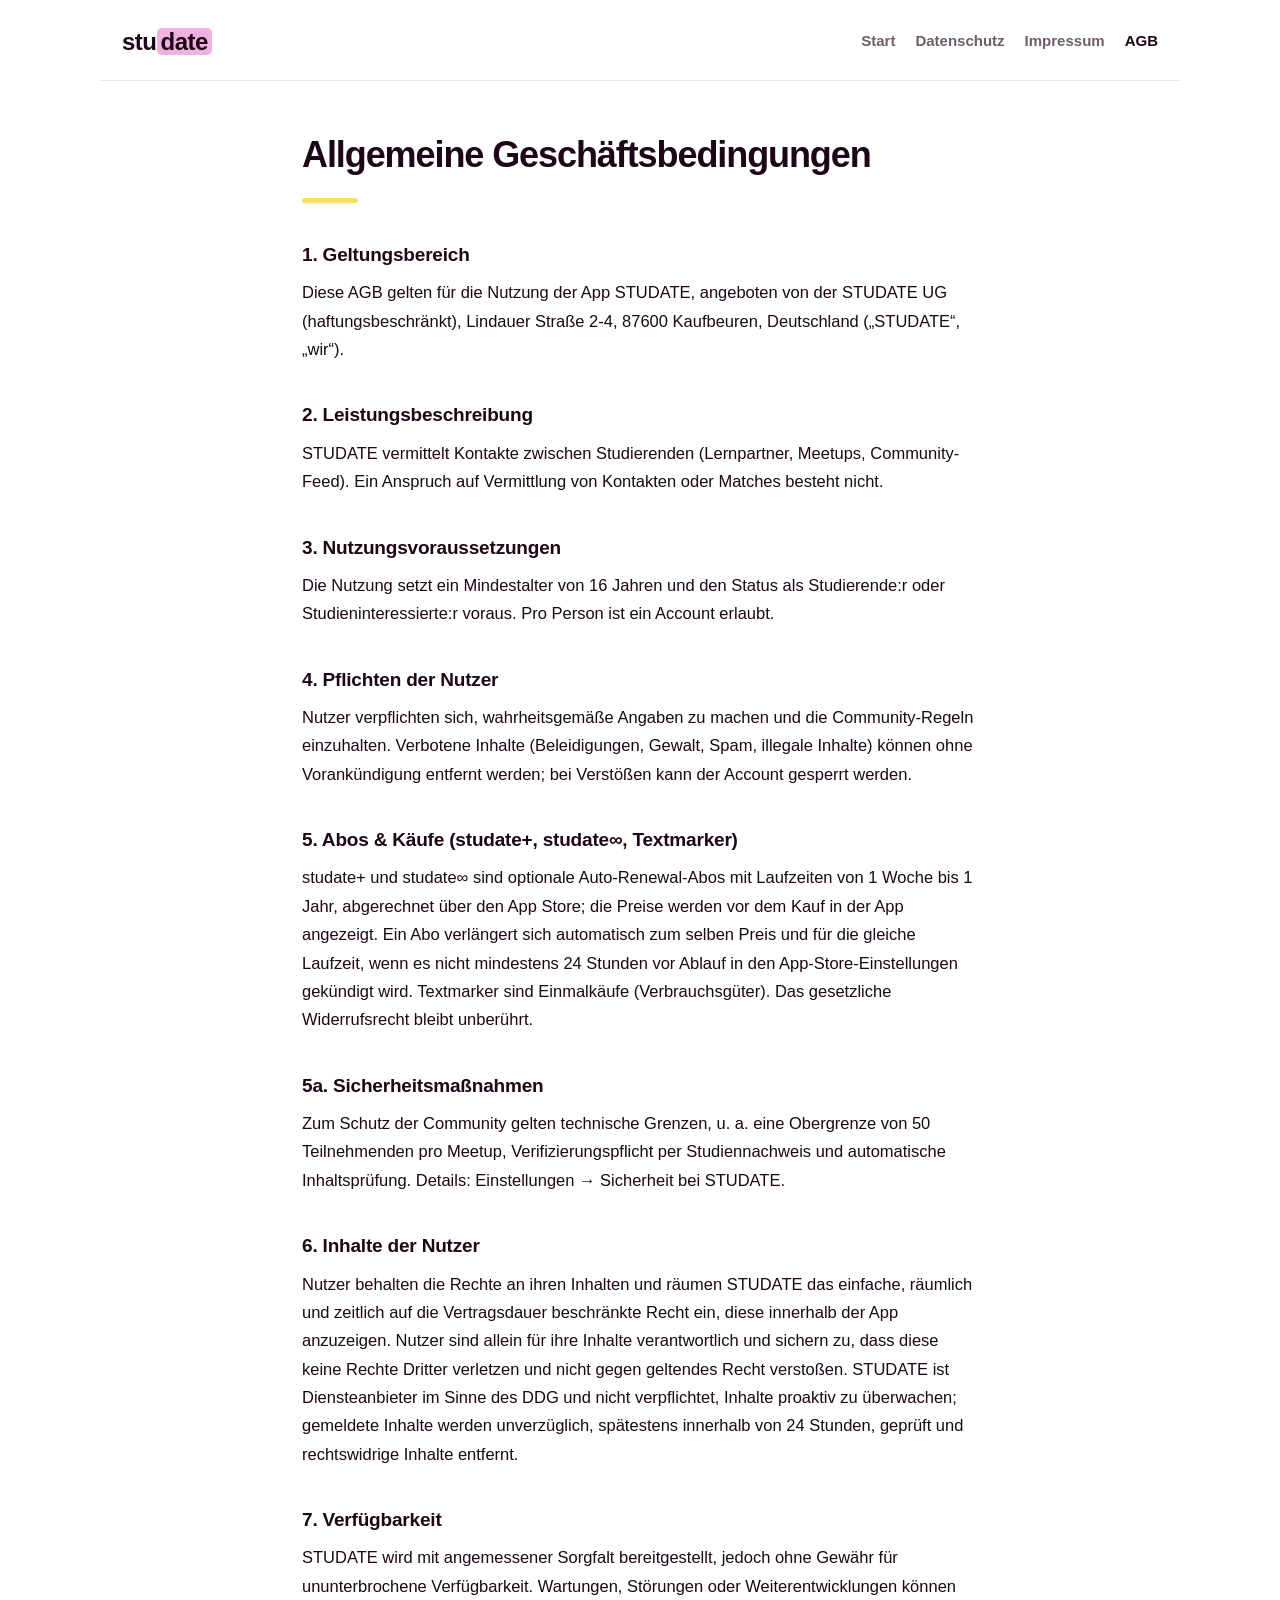
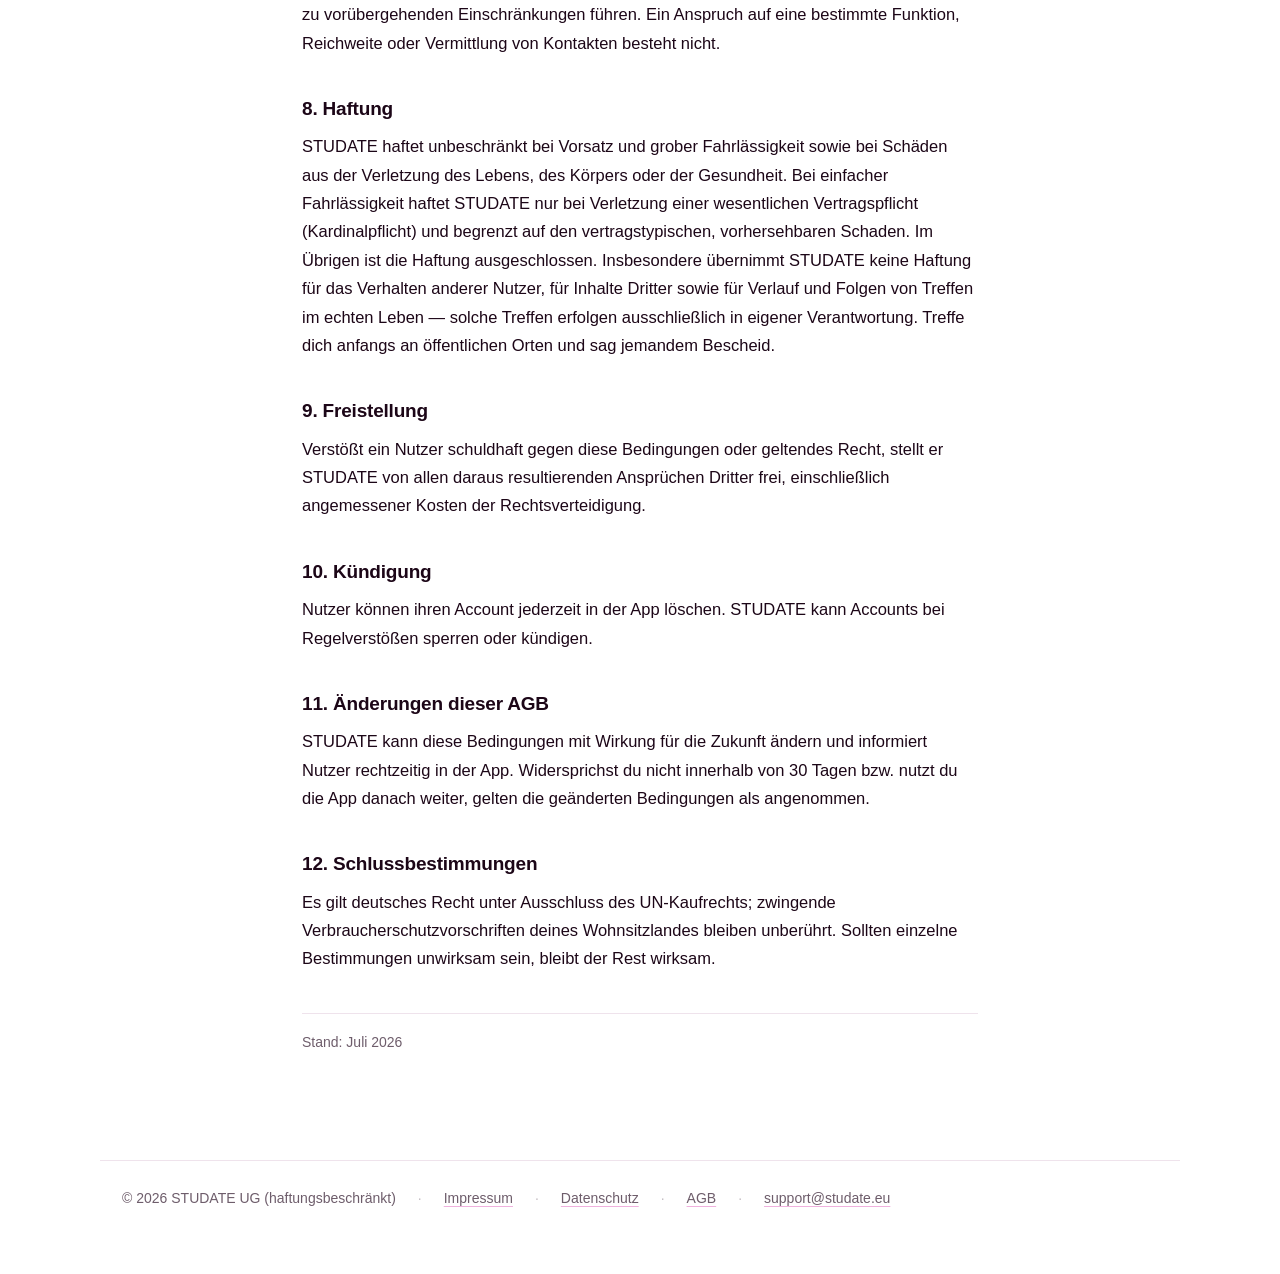
==== agb.html @ 57669e3b "Handy-Optimierung: Rand-Bug in Kopf-/Fusszeile behoben, mobile Typografie" ====
<!DOCTYPE html>
<html lang="de">
<head>
<meta charset="utf-8">
<meta name="viewport" content="width=device-width, initial-scale=1">
<title>AGB — STUDATE</title>
<meta name="description" content="STUDATE — die Connect- und Meet-App für Studierende. Nur echte Studis, geprüft per Studiennachweis.">
<style>
  :root{
    --paper:#FFFFFF; --ink:#1C0617; --ink-soft:#6E5D6B; --line:#EFE3EC;
    --pink:#F0B1DE; --pink-soft:#F9E3F1; --marker:#FFDE59;
    --lime-soft:#EFFBD2; --butter-soft:#FAEFCE; --sage-soft:#E8EEE4;
    --band:#1C0617; --band-text:#F7ECF4;
    color-scheme:light dark;
  }
  @media (prefers-color-scheme:dark){:root{
    --paper:#140410; --ink:#F7ECF4; --ink-soft:#BFA9B9; --line:#2C1524;
    --pink-soft:#301226; --lime-soft:#222B14; --butter-soft:#2E2712; --sage-soft:#1F2A1F;
    --band:#0D020A; --band-text:#F7ECF4;
  }}
  :root[data-theme=light]{
    --paper:#FFFFFF; --ink:#1C0617; --ink-soft:#6E5D6B; --line:#EFE3EC;
    --pink-soft:#F9E3F1; --lime-soft:#EFFBD2; --butter-soft:#FAEFCE; --sage-soft:#E8EEE4;
    --band:#1C0617; --band-text:#F7ECF4;
  }
  :root[data-theme=dark]{
    --paper:#140410; --ink:#F7ECF4; --ink-soft:#BFA9B9; --line:#2C1524;
    --pink-soft:#301226; --lime-soft:#222B14; --butter-soft:#2E2712; --sage-soft:#1F2A1F;
    --band:#0D020A; --band-text:#F7ECF4;
  }
  *{box-sizing:border-box}
  html{-webkit-text-size-adjust:100%}
  body{margin:0;background:var(--paper);color:var(--ink);
    font-family:-apple-system,BlinkMacSystemFont,'Segoe UI',Roboto,Helvetica,Arial,sans-serif;
    line-height:1.65;-webkit-font-smoothing:antialiased}
  .wrap{max-width:1080px;margin:0 auto;padding:0 22px}
  a{color:inherit}
  a:focus-visible,button:focus-visible{outline:3px solid var(--pink);outline-offset:2px;border-radius:4px}
  header.nav{display:flex;align-items:center;justify-content:space-between;gap:16px 24px;
    flex-wrap:wrap;padding:22px 22px 18px;border-bottom:1px solid var(--line)}
  .wordmark{font-size:24px;font-weight:800;letter-spacing:-.5px;text-decoration:none;color:var(--ink)}
  .wordmark em{font-style:normal;background:var(--pink);color:#1C0617;padding:0 4px;border-radius:5px}
  header.nav .links{display:flex;gap:20px;flex-wrap:wrap;font-size:15px;font-weight:600}
  header.nav .links a{color:var(--ink-soft);text-decoration:none}
  header.nav .links a:hover,header.nav .links a[aria-current=page]{color:var(--ink)}
  footer.site{margin-top:8px;border-top:1px solid var(--line);
    padding:26px 22px 64px;color:var(--ink-soft);font-size:14px;
    display:flex;flex-wrap:wrap;gap:8px 22px;align-items:center}
  footer.site a{text-decoration-color:var(--pink);text-underline-offset:3px}
  footer.site .sep{opacity:.4}
  main.doc{max-width:720px;margin:0 auto;padding:44px 22px 84px}
  .doc h1{font-size:clamp(28px,4vw,36px);font-weight:800;letter-spacing:-.03em;margin:0 0 6px;text-wrap:balance}
  .doc .rule{width:56px;height:5px;background:var(--marker);border-radius:3px;margin:14px 0 30px}
  .doc h2{font-size:19px;font-weight:800;letter-spacing:-.01em;margin:36px 0 8px}
  .doc p,.doc li{font-size:16.5px;line-height:1.72}
  .doc p{margin:0 0 14px}
  .doc .addr{background:var(--pink-soft);border-radius:16px;padding:18px 20px;margin:0 0 8px;line-height:1.7}
  .doc ul{margin:0 0 14px;padding-left:22px}
  .doc li{margin:0 0 7px}
  .doc a{color:var(--ink);text-decoration-color:var(--pink);text-underline-offset:3px}
  .doc .updated{margin-top:40px;padding-top:16px;border-top:1px solid var(--line);
    color:var(--ink-soft);font-size:14px}
  .doc .note{color:var(--ink-soft);font-size:14.5px}

  /* ---- Handy-Feinschliff (<=560px) ----
     Getestet auf 375x812 (iPhone). Ziel: nichts klebt am Rand, Schrift
     bleibt lesbar statt riesig, Tap-Flaechen gross genug (>=44px). */
  @media (max-width:560px){
    .wrap{padding:0 18px}
    header.nav{padding:16px 18px 14px;gap:10px 16px}
    .wordmark{font-size:21px}
    header.nav .links{gap:14px;font-size:14.5px;width:100%}
    header.nav .links a{padding:6px 0;display:inline-block}
    footer.site{padding:22px 18px 44px;font-size:13.5px;gap:6px 14px}
  }

  @media (max-width:560px){
    main.doc{padding:28px 18px 60px}
    .doc h1{font-size:clamp(25px,7.4vw,32px)}
    .doc .rule{margin:12px 0 24px}
    .doc h2{font-size:17.5px;margin:28px 0 7px}
    .doc p,.doc li{font-size:16px;line-height:1.68}
    .doc .addr{padding:15px 16px;border-radius:13px}
    .doc ul{padding-left:19px}
  }
</style>
</head>
<body>
  <header class="nav wrap">
    <a class="wordmark" href="index.html">stu<em>date</em></a>
    <nav class="links">
      <a href="index.html">Start</a>
      <a href="datenschutz.html">Datenschutz</a>
      <a href="impressum.html">Impressum</a>
      <a href="agb.html" aria-current="page">AGB</a>
    </nav>
  </header>

  <main class="doc">
    <h1>Allgemeine Geschäftsbedingungen</h1><div class="rule"></div>
    <h2>1. Geltungsbereich</h2>
    <p>Diese AGB gelten für die Nutzung der App STUDATE, angeboten von der STUDATE UG (haftungsbeschränkt), Lindauer Straße 2-4, 87600 Kaufbeuren, Deutschland („STUDATE“, „wir“).</p>
    <h2>2. Leistungsbeschreibung</h2>
    <p>STUDATE vermittelt Kontakte zwischen Studierenden (Lernpartner, Meetups, Community-Feed). Ein Anspruch auf Vermittlung von Kontakten oder Matches besteht nicht.</p>
    <h2>3. Nutzungsvoraussetzungen</h2>
    <p>Die Nutzung setzt ein Mindestalter von 16 Jahren und den Status als Studierende:r oder Studieninteressierte:r voraus. Pro Person ist ein Account erlaubt.</p>
    <h2>4. Pflichten der Nutzer</h2>
    <p>Nutzer verpflichten sich, wahrheitsgemäße Angaben zu machen und die Community-Regeln einzuhalten. Verbotene Inhalte (Beleidigungen, Gewalt, Spam, illegale Inhalte) können ohne Vorankündigung entfernt werden; bei Verstößen kann der Account gesperrt werden.</p>
    <h2>5. Abos &amp; Käufe (studate+, studate∞, Textmarker)</h2>
    <p>studate+ und studate∞ sind optionale Auto-Renewal-Abos mit Laufzeiten von 1 Woche bis 1 Jahr, abgerechnet über den App Store; die Preise werden vor dem Kauf in der App angezeigt. Ein Abo verlängert sich automatisch zum selben Preis und für die gleiche Laufzeit, wenn es nicht mindestens 24 Stunden vor Ablauf in den App-Store-Einstellungen gekündigt wird. Textmarker sind Einmalkäufe (Verbrauchsgüter). Das gesetzliche Widerrufsrecht bleibt unberührt.</p>
    <h2>5a. Sicherheitsmaßnahmen</h2>
    <p>Zum Schutz der Community gelten technische Grenzen, u. a. eine Obergrenze von 50 Teilnehmenden pro Meetup, Verifizierungspflicht per Studiennachweis und automatische Inhaltsprüfung. Details: Einstellungen → Sicherheit bei STUDATE.</p>
    <h2>6. Inhalte der Nutzer</h2>
    <p>Nutzer behalten die Rechte an ihren Inhalten und räumen STUDATE das einfache, räumlich und zeitlich auf die Vertragsdauer beschränkte Recht ein, diese innerhalb der App anzuzeigen. Nutzer sind allein für ihre Inhalte verantwortlich und sichern zu, dass diese keine Rechte Dritter verletzen und nicht gegen geltendes Recht verstoßen. STUDATE ist Diensteanbieter im Sinne des DDG und nicht verpflichtet, Inhalte proaktiv zu überwachen; gemeldete Inhalte werden unverzüglich, spätestens innerhalb von 24 Stunden, geprüft und rechtswidrige Inhalte entfernt.</p>
    <h2>7. Verfügbarkeit</h2>
    <p>STUDATE wird mit angemessener Sorgfalt bereitgestellt, jedoch ohne Gewähr für ununterbrochene Verfügbarkeit. Wartungen, Störungen oder Weiterentwicklungen können zu vorübergehenden Einschränkungen führen. Ein Anspruch auf eine bestimmte Funktion, Reichweite oder Vermittlung von Kontakten besteht nicht.</p>
    <h2>8. Haftung</h2>
    <p>STUDATE haftet unbeschränkt bei Vorsatz und grober Fahrlässigkeit sowie bei Schäden aus der Verletzung des Lebens, des Körpers oder der Gesundheit. Bei einfacher Fahrlässigkeit haftet STUDATE nur bei Verletzung einer wesentlichen Vertragspflicht (Kardinalpflicht) und begrenzt auf den vertragstypischen, vorhersehbaren Schaden. Im Übrigen ist die Haftung ausgeschlossen. Insbesondere übernimmt STUDATE keine Haftung für das Verhalten anderer Nutzer, für Inhalte Dritter sowie für Verlauf und Folgen von Treffen im echten Leben — solche Treffen erfolgen ausschließlich in eigener Verantwortung. Treffe dich anfangs an öffentlichen Orten und sag jemandem Bescheid.</p>
    <h2>9. Freistellung</h2>
    <p>Verstößt ein Nutzer schuldhaft gegen diese Bedingungen oder geltendes Recht, stellt er STUDATE von allen daraus resultierenden Ansprüchen Dritter frei, einschließlich angemessener Kosten der Rechtsverteidigung.</p>
    <h2>10. Kündigung</h2>
    <p>Nutzer können ihren Account jederzeit in der App löschen. STUDATE kann Accounts bei Regelverstößen sperren oder kündigen.</p>
    <h2>11. Änderungen dieser AGB</h2>
    <p>STUDATE kann diese Bedingungen mit Wirkung für die Zukunft ändern und informiert Nutzer rechtzeitig in der App. Widersprichst du nicht innerhalb von 30 Tagen bzw. nutzt du die App danach weiter, gelten die geänderten Bedingungen als angenommen.</p>
    <h2>12. Schlussbestimmungen</h2>
    <p>Es gilt deutsches Recht unter Ausschluss des UN-Kaufrechts; zwingende Verbraucherschutzvorschriften deines Wohnsitzlandes bleiben unberührt. Sollten einzelne Bestimmungen unwirksam sein, bleibt der Rest wirksam.</p>
    <p class="updated">Stand: Juli 2026</p>
  </main>

  <footer class="site wrap">
    <span>© 2026 STUDATE UG (haftungsbeschränkt)</span>
    <span class="sep">·</span><a href="impressum.html">Impressum</a>
    <span class="sep">·</span><a href="datenschutz.html">Datenschutz</a>
    <span class="sep">·</span><a href="agb.html">AGB</a>
    <span class="sep">·</span><a href="mailto:support@studate.eu">support@studate.eu</a>
  </footer>
</body>
</html>
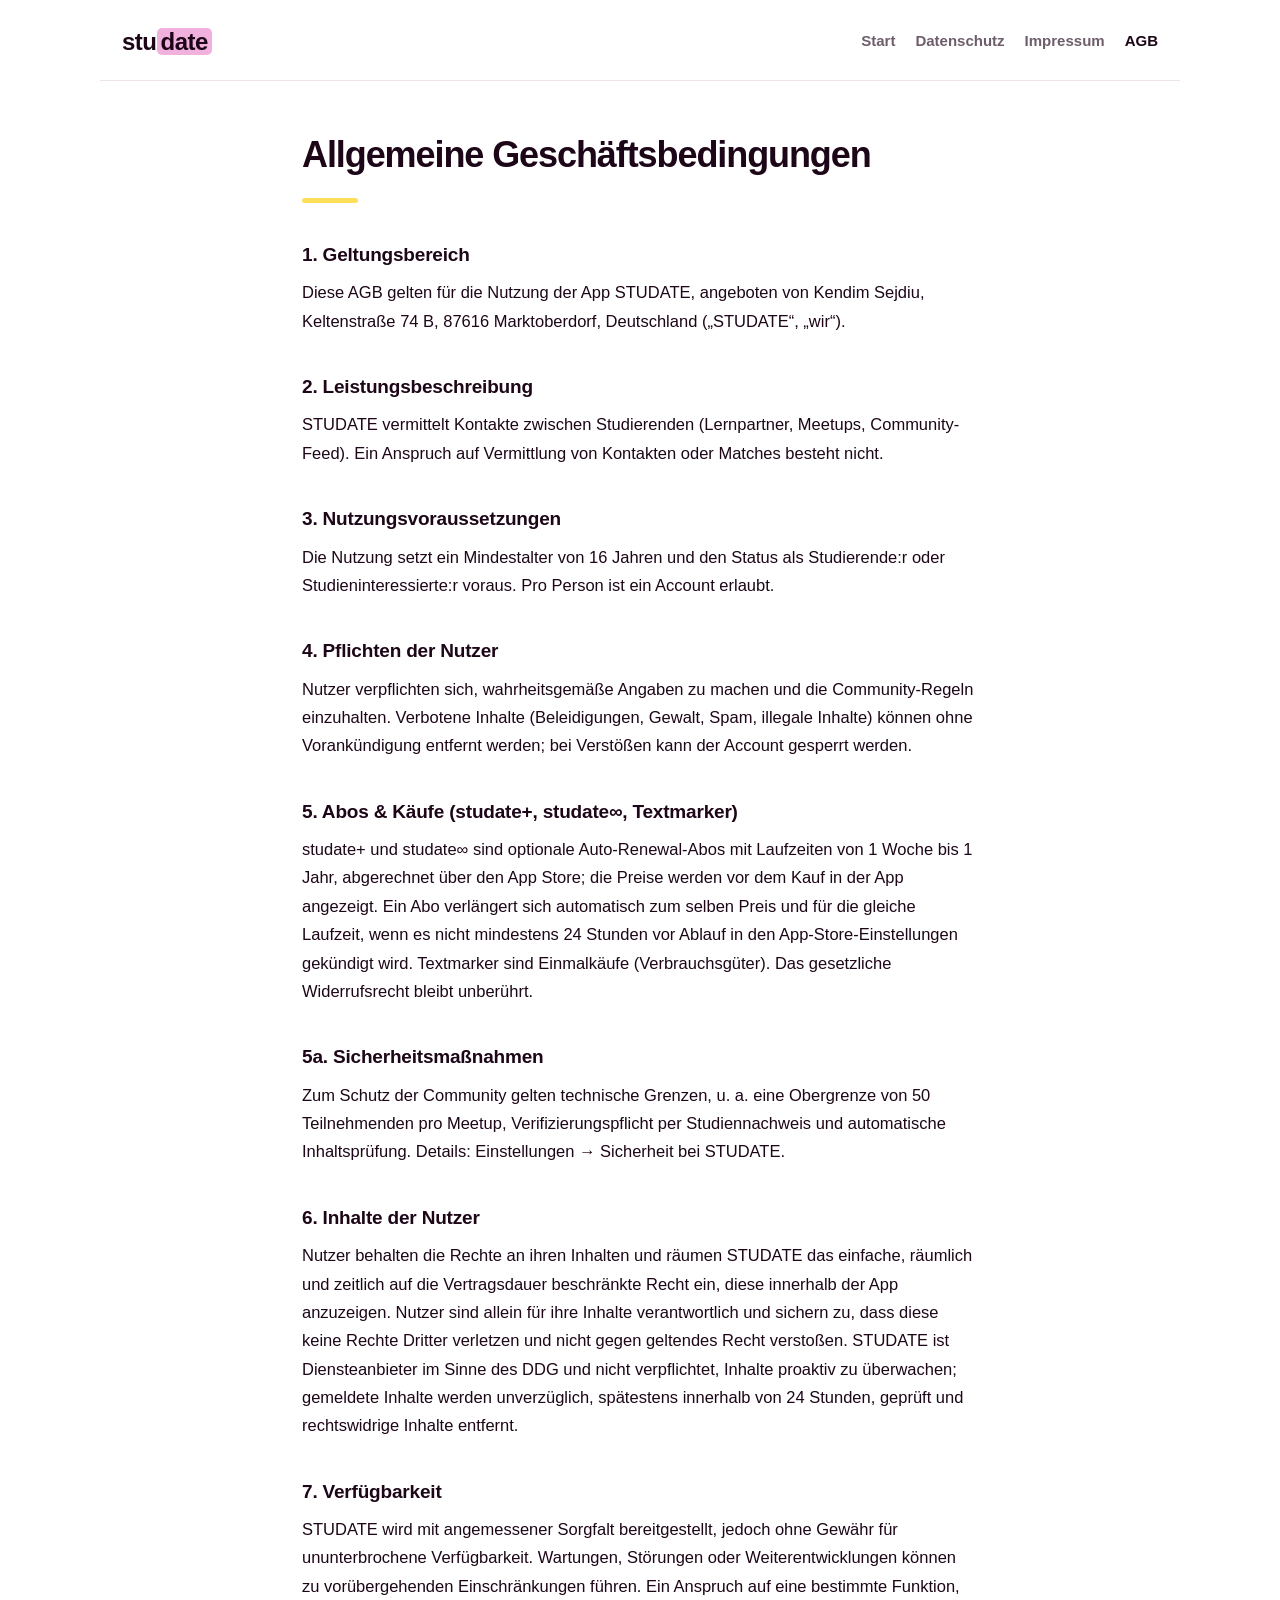
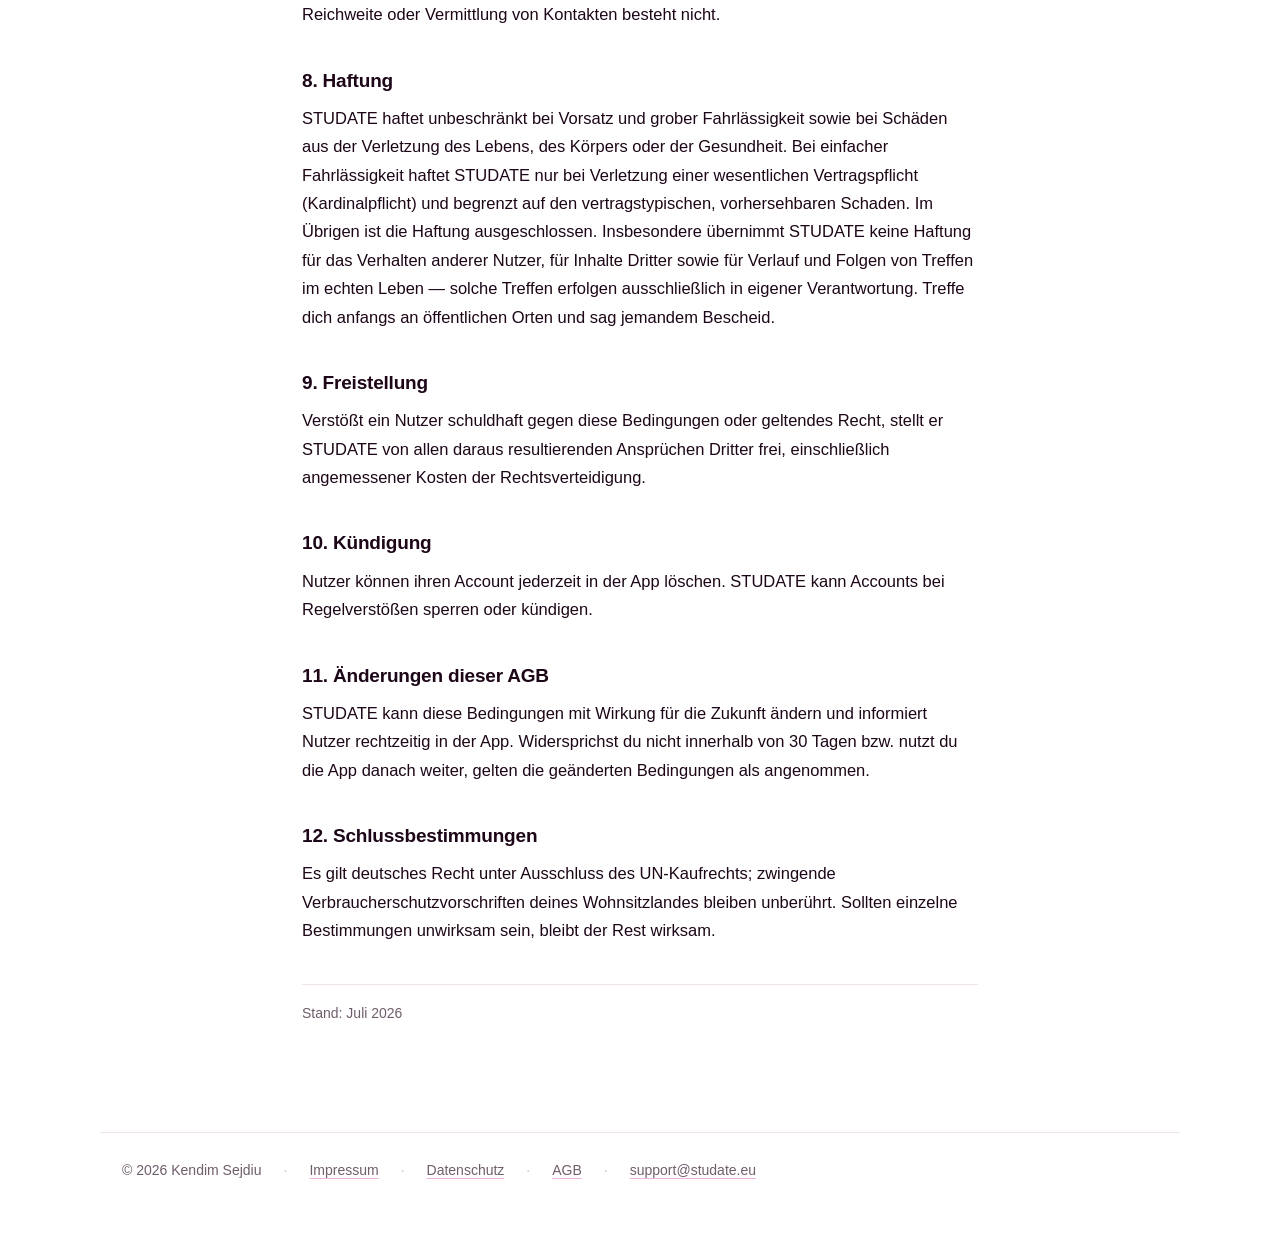
==== commit 44cb21bd: "Rechtsangaben auf Einzelunternehmen korrigiert Impressum, Datenschutz und AGB nannten eine STUDATE U" ====
--- a/agb.html
+++ b/agb.html
@@ -99,7 +99,7 @@
   <main class="doc">
     <h1>Allgemeine Geschäftsbedingungen</h1><div class="rule"></div>
     <h2>1. Geltungsbereich</h2>
-    <p>Diese AGB gelten für die Nutzung der App STUDATE, angeboten von der STUDATE UG (haftungsbeschränkt), Lindauer Straße 2-4, 87600 Kaufbeuren, Deutschland („STUDATE“, „wir“).</p>
+    <p>Diese AGB gelten für die Nutzung der App STUDATE, angeboten von Kendim Sejdiu, Keltenstraße 74 B, 87616 Marktoberdorf, Deutschland („STUDATE“, „wir“).</p>
     <h2>2. Leistungsbeschreibung</h2>
     <p>STUDATE vermittelt Kontakte zwischen Studierenden (Lernpartner, Meetups, Community-Feed). Ein Anspruch auf Vermittlung von Kontakten oder Matches besteht nicht.</p>
     <h2>3. Nutzungsvoraussetzungen</h2>
@@ -128,7 +128,7 @@
   </main>
 
   <footer class="site wrap">
-    <span>© 2026 STUDATE UG (haftungsbeschränkt)</span>
+    <span>© 2026 Kendim Sejdiu</span>
     <span class="sep">·</span><a href="impressum.html">Impressum</a>
     <span class="sep">·</span><a href="datenschutz.html">Datenschutz</a>
     <span class="sep">·</span><a href="agb.html">AGB</a>
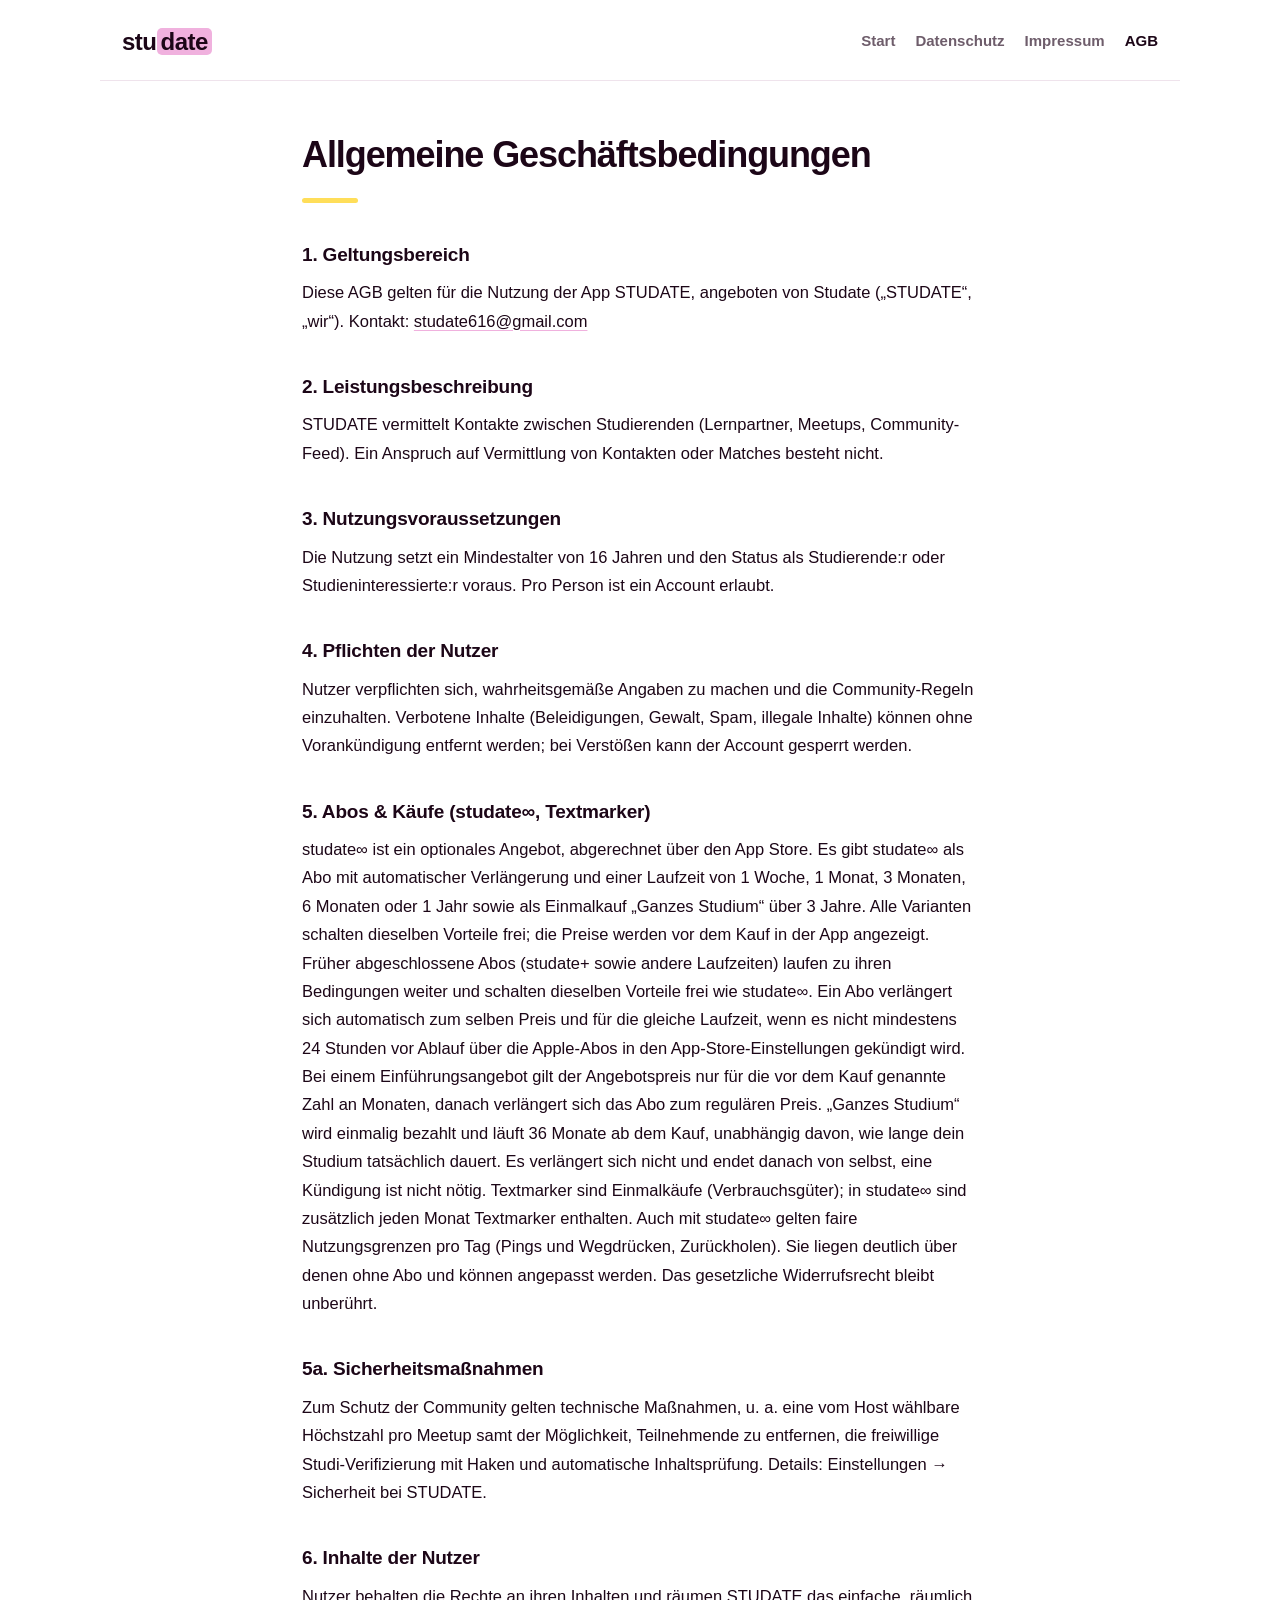
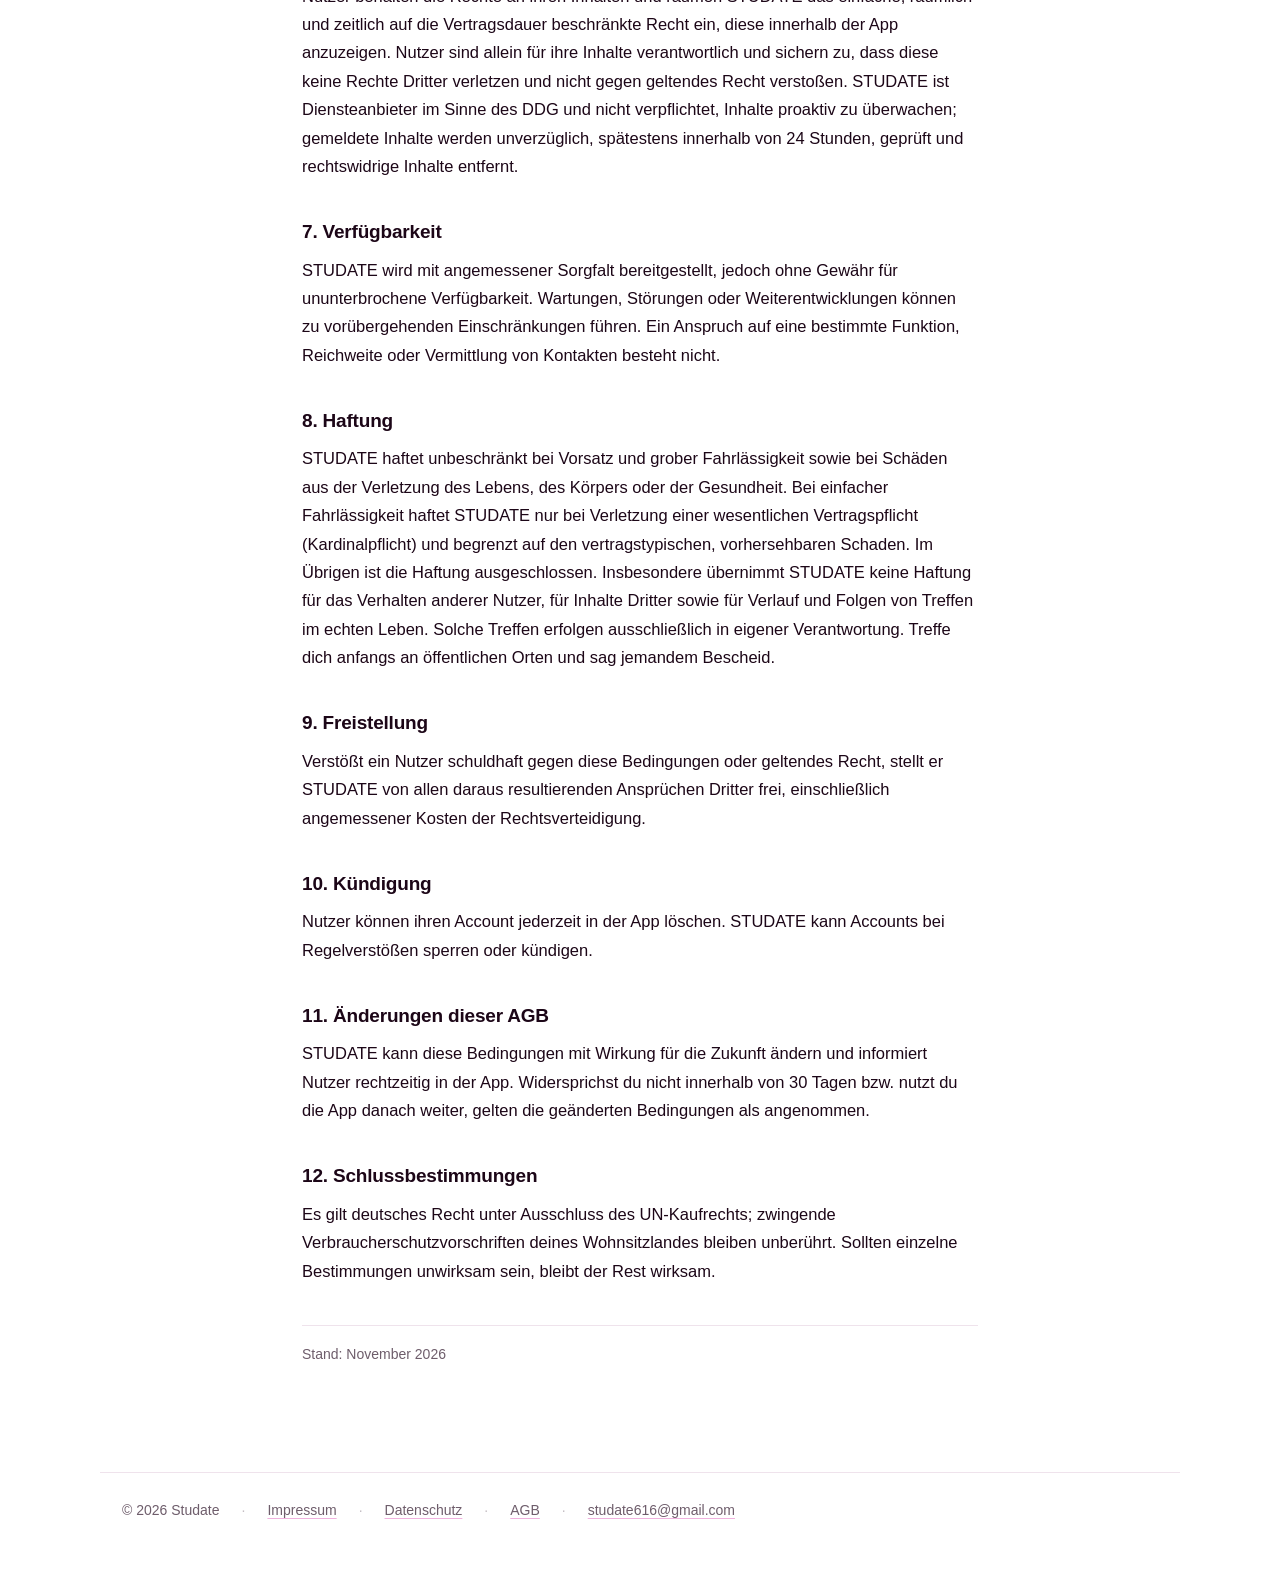
==== commit c4d460f3: "Impressum, AGB und Datenschutz: Anbieter Studate, Kontakt studate616@gmail.com, ohne Namen und Adres" ====
--- a/agb.html
+++ b/agb.html
@@ -99,23 +99,23 @@
   <main class="doc">
     <h1>Allgemeine Geschäftsbedingungen</h1><div class="rule"></div>
     <h2>1. Geltungsbereich</h2>
-    <p>Diese AGB gelten für die Nutzung der App STUDATE, angeboten von Kendim Sejdiu, Keltenstraße 74 B, 87616 Marktoberdorf, Deutschland („STUDATE“, „wir“).</p>
+    <p>Diese AGB gelten für die Nutzung der App STUDATE, angeboten von Studate („STUDATE“, „wir“). Kontakt: <a href="mailto:studate616@gmail.com">studate616@gmail.com</a></p>
     <h2>2. Leistungsbeschreibung</h2>
     <p>STUDATE vermittelt Kontakte zwischen Studierenden (Lernpartner, Meetups, Community-Feed). Ein Anspruch auf Vermittlung von Kontakten oder Matches besteht nicht.</p>
     <h2>3. Nutzungsvoraussetzungen</h2>
     <p>Die Nutzung setzt ein Mindestalter von 16 Jahren und den Status als Studierende:r oder Studieninteressierte:r voraus. Pro Person ist ein Account erlaubt.</p>
     <h2>4. Pflichten der Nutzer</h2>
     <p>Nutzer verpflichten sich, wahrheitsgemäße Angaben zu machen und die Community-Regeln einzuhalten. Verbotene Inhalte (Beleidigungen, Gewalt, Spam, illegale Inhalte) können ohne Vorankündigung entfernt werden; bei Verstößen kann der Account gesperrt werden.</p>
-    <h2>5. Abos &amp; Käufe (studate+, studate∞, Textmarker)</h2>
-    <p>studate+ und studate∞ sind optionale Auto-Renewal-Abos mit Laufzeiten von 1 Woche bis 1 Jahr, abgerechnet über den App Store; die Preise werden vor dem Kauf in der App angezeigt. Ein Abo verlängert sich automatisch zum selben Preis und für die gleiche Laufzeit, wenn es nicht mindestens 24 Stunden vor Ablauf in den App-Store-Einstellungen gekündigt wird. Textmarker sind Einmalkäufe (Verbrauchsgüter). Das gesetzliche Widerrufsrecht bleibt unberührt.</p>
+    <h2>5. Abos &amp; Käufe (studate∞, Textmarker)</h2>
+    <p>studate∞ ist ein optionales Angebot, abgerechnet über den App Store. Es gibt studate∞ als Abo mit automatischer Verlängerung und einer Laufzeit von 1 Woche, 1 Monat, 3 Monaten, 6 Monaten oder 1 Jahr sowie als Einmalkauf „Ganzes Studium“ über 3 Jahre. Alle Varianten schalten dieselben Vorteile frei; die Preise werden vor dem Kauf in der App angezeigt. Früher abgeschlossene Abos (studate+ sowie andere Laufzeiten) laufen zu ihren Bedingungen weiter und schalten dieselben Vorteile frei wie studate∞. Ein Abo verlängert sich automatisch zum selben Preis und für die gleiche Laufzeit, wenn es nicht mindestens 24 Stunden vor Ablauf über die Apple-Abos in den App-Store-Einstellungen gekündigt wird. Bei einem Einführungsangebot gilt der Angebotspreis nur für die vor dem Kauf genannte Zahl an Monaten, danach verlängert sich das Abo zum regulären Preis. „Ganzes Studium“ wird einmalig bezahlt und läuft 36 Monate ab dem Kauf, unabhängig davon, wie lange dein Studium tatsächlich dauert. Es verlängert sich nicht und endet danach von selbst, eine Kündigung ist nicht nötig. Textmarker sind Einmalkäufe (Verbrauchsgüter); in studate∞ sind zusätzlich jeden Monat Textmarker enthalten. Auch mit studate∞ gelten faire Nutzungsgrenzen pro Tag (Pings und Wegdrücken, Zurückholen). Sie liegen deutlich über denen ohne Abo und können angepasst werden. Das gesetzliche Widerrufsrecht bleibt unberührt.</p>
     <h2>5a. Sicherheitsmaßnahmen</h2>
-    <p>Zum Schutz der Community gelten technische Grenzen, u. a. eine Obergrenze von 50 Teilnehmenden pro Meetup, Verifizierungspflicht per Studiennachweis und automatische Inhaltsprüfung. Details: Einstellungen → Sicherheit bei STUDATE.</p>
+    <p>Zum Schutz der Community gelten technische Maßnahmen, u. a. eine vom Host wählbare Höchstzahl pro Meetup samt der Möglichkeit, Teilnehmende zu entfernen, die freiwillige Studi-Verifizierung mit Haken und automatische Inhaltsprüfung. Details: Einstellungen → Sicherheit bei STUDATE.</p>
     <h2>6. Inhalte der Nutzer</h2>
     <p>Nutzer behalten die Rechte an ihren Inhalten und räumen STUDATE das einfache, räumlich und zeitlich auf die Vertragsdauer beschränkte Recht ein, diese innerhalb der App anzuzeigen. Nutzer sind allein für ihre Inhalte verantwortlich und sichern zu, dass diese keine Rechte Dritter verletzen und nicht gegen geltendes Recht verstoßen. STUDATE ist Diensteanbieter im Sinne des DDG und nicht verpflichtet, Inhalte proaktiv zu überwachen; gemeldete Inhalte werden unverzüglich, spätestens innerhalb von 24 Stunden, geprüft und rechtswidrige Inhalte entfernt.</p>
     <h2>7. Verfügbarkeit</h2>
     <p>STUDATE wird mit angemessener Sorgfalt bereitgestellt, jedoch ohne Gewähr für ununterbrochene Verfügbarkeit. Wartungen, Störungen oder Weiterentwicklungen können zu vorübergehenden Einschränkungen führen. Ein Anspruch auf eine bestimmte Funktion, Reichweite oder Vermittlung von Kontakten besteht nicht.</p>
     <h2>8. Haftung</h2>
-    <p>STUDATE haftet unbeschränkt bei Vorsatz und grober Fahrlässigkeit sowie bei Schäden aus der Verletzung des Lebens, des Körpers oder der Gesundheit. Bei einfacher Fahrlässigkeit haftet STUDATE nur bei Verletzung einer wesentlichen Vertragspflicht (Kardinalpflicht) und begrenzt auf den vertragstypischen, vorhersehbaren Schaden. Im Übrigen ist die Haftung ausgeschlossen. Insbesondere übernimmt STUDATE keine Haftung für das Verhalten anderer Nutzer, für Inhalte Dritter sowie für Verlauf und Folgen von Treffen im echten Leben — solche Treffen erfolgen ausschließlich in eigener Verantwortung. Treffe dich anfangs an öffentlichen Orten und sag jemandem Bescheid.</p>
+    <p>STUDATE haftet unbeschränkt bei Vorsatz und grober Fahrlässigkeit sowie bei Schäden aus der Verletzung des Lebens, des Körpers oder der Gesundheit. Bei einfacher Fahrlässigkeit haftet STUDATE nur bei Verletzung einer wesentlichen Vertragspflicht (Kardinalpflicht) und begrenzt auf den vertragstypischen, vorhersehbaren Schaden. Im Übrigen ist die Haftung ausgeschlossen. Insbesondere übernimmt STUDATE keine Haftung für das Verhalten anderer Nutzer, für Inhalte Dritter sowie für Verlauf und Folgen von Treffen im echten Leben. Solche Treffen erfolgen ausschließlich in eigener Verantwortung. Treffe dich anfangs an öffentlichen Orten und sag jemandem Bescheid.</p>
     <h2>9. Freistellung</h2>
     <p>Verstößt ein Nutzer schuldhaft gegen diese Bedingungen oder geltendes Recht, stellt er STUDATE von allen daraus resultierenden Ansprüchen Dritter frei, einschließlich angemessener Kosten der Rechtsverteidigung.</p>
     <h2>10. Kündigung</h2>
@@ -124,15 +124,15 @@
     <p>STUDATE kann diese Bedingungen mit Wirkung für die Zukunft ändern und informiert Nutzer rechtzeitig in der App. Widersprichst du nicht innerhalb von 30 Tagen bzw. nutzt du die App danach weiter, gelten die geänderten Bedingungen als angenommen.</p>
     <h2>12. Schlussbestimmungen</h2>
     <p>Es gilt deutsches Recht unter Ausschluss des UN-Kaufrechts; zwingende Verbraucherschutzvorschriften deines Wohnsitzlandes bleiben unberührt. Sollten einzelne Bestimmungen unwirksam sein, bleibt der Rest wirksam.</p>
-    <p class="updated">Stand: Juli 2026</p>
+    <p class="updated">Stand: November 2026</p>
   </main>
 
   <footer class="site wrap">
-    <span>© 2026 Kendim Sejdiu</span>
+    <span>© 2026 Studate</span>
     <span class="sep">·</span><a href="impressum.html">Impressum</a>
     <span class="sep">·</span><a href="datenschutz.html">Datenschutz</a>
     <span class="sep">·</span><a href="agb.html">AGB</a>
-    <span class="sep">·</span><a href="mailto:support@studate.eu">support@studate.eu</a>
+    <span class="sep">·</span><a href="mailto:studate616@gmail.com">studate616@gmail.com</a>
   </footer>
 </body>
 </html>
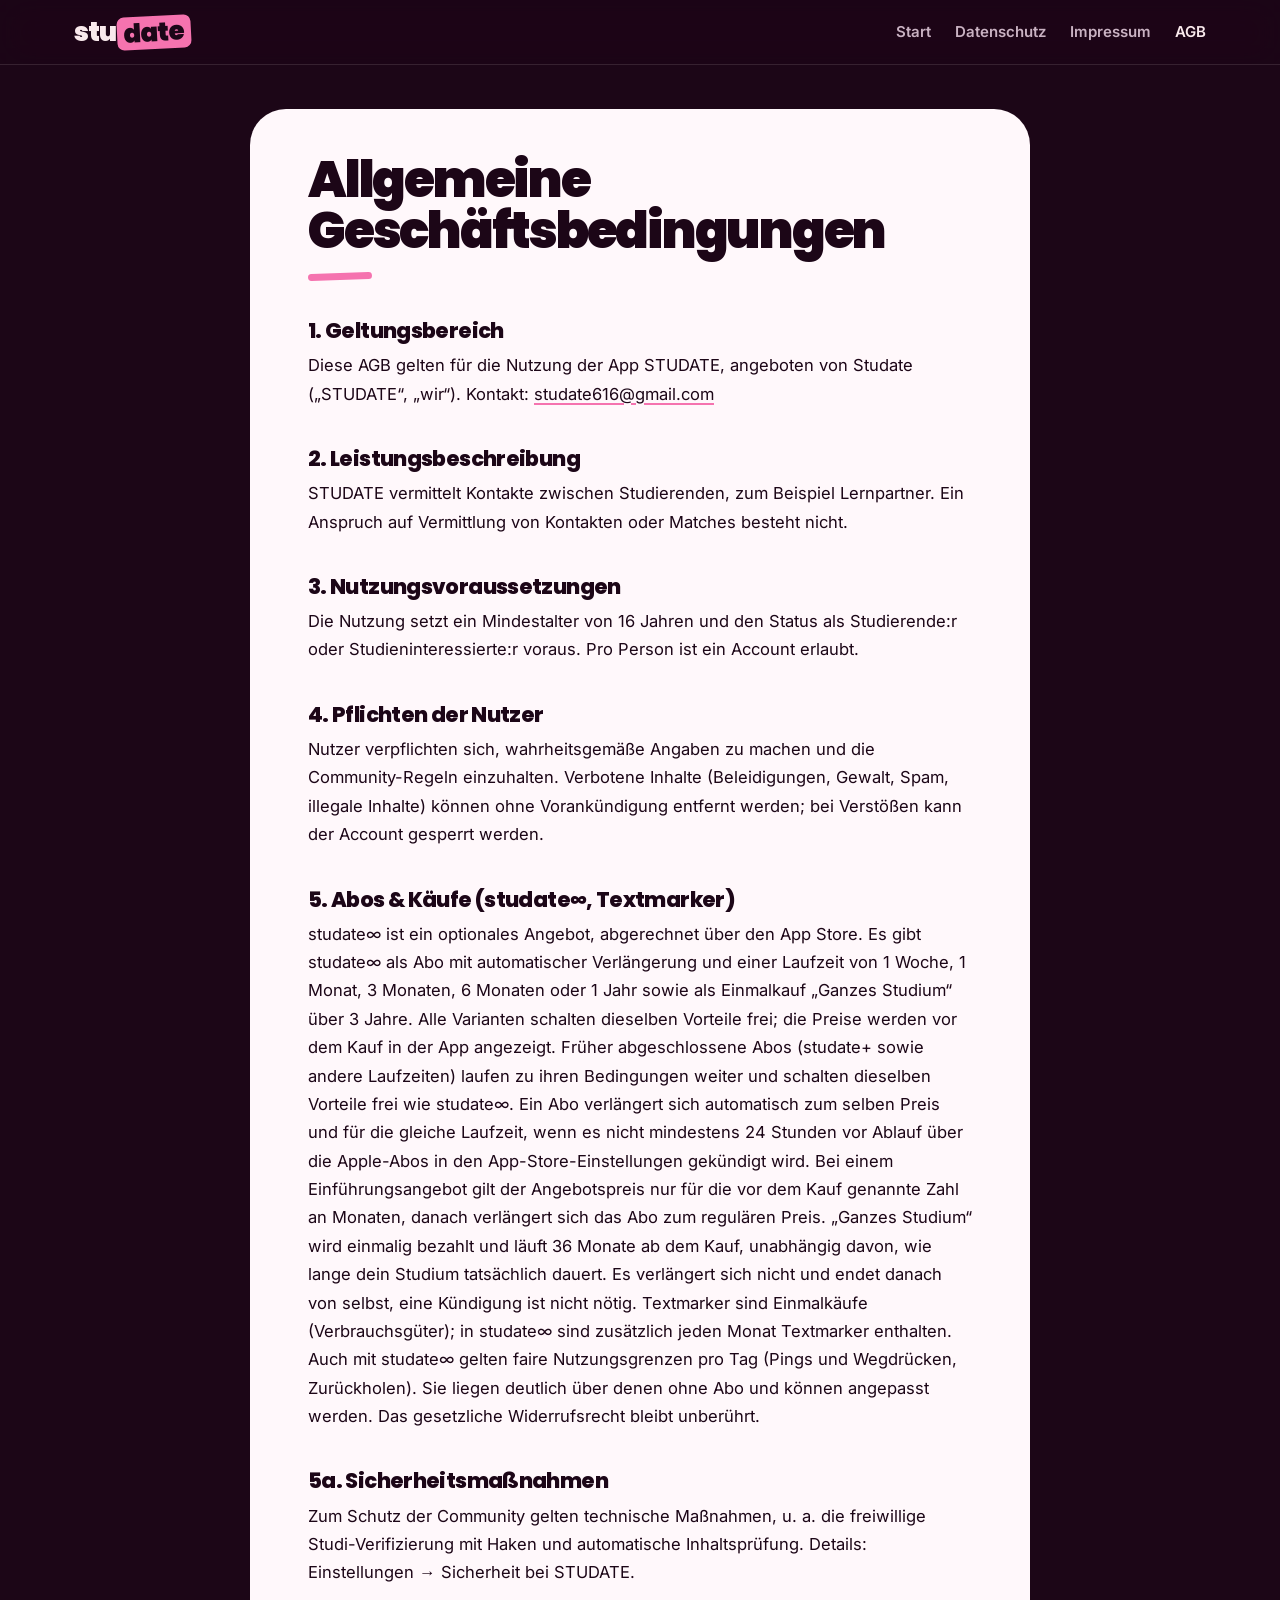
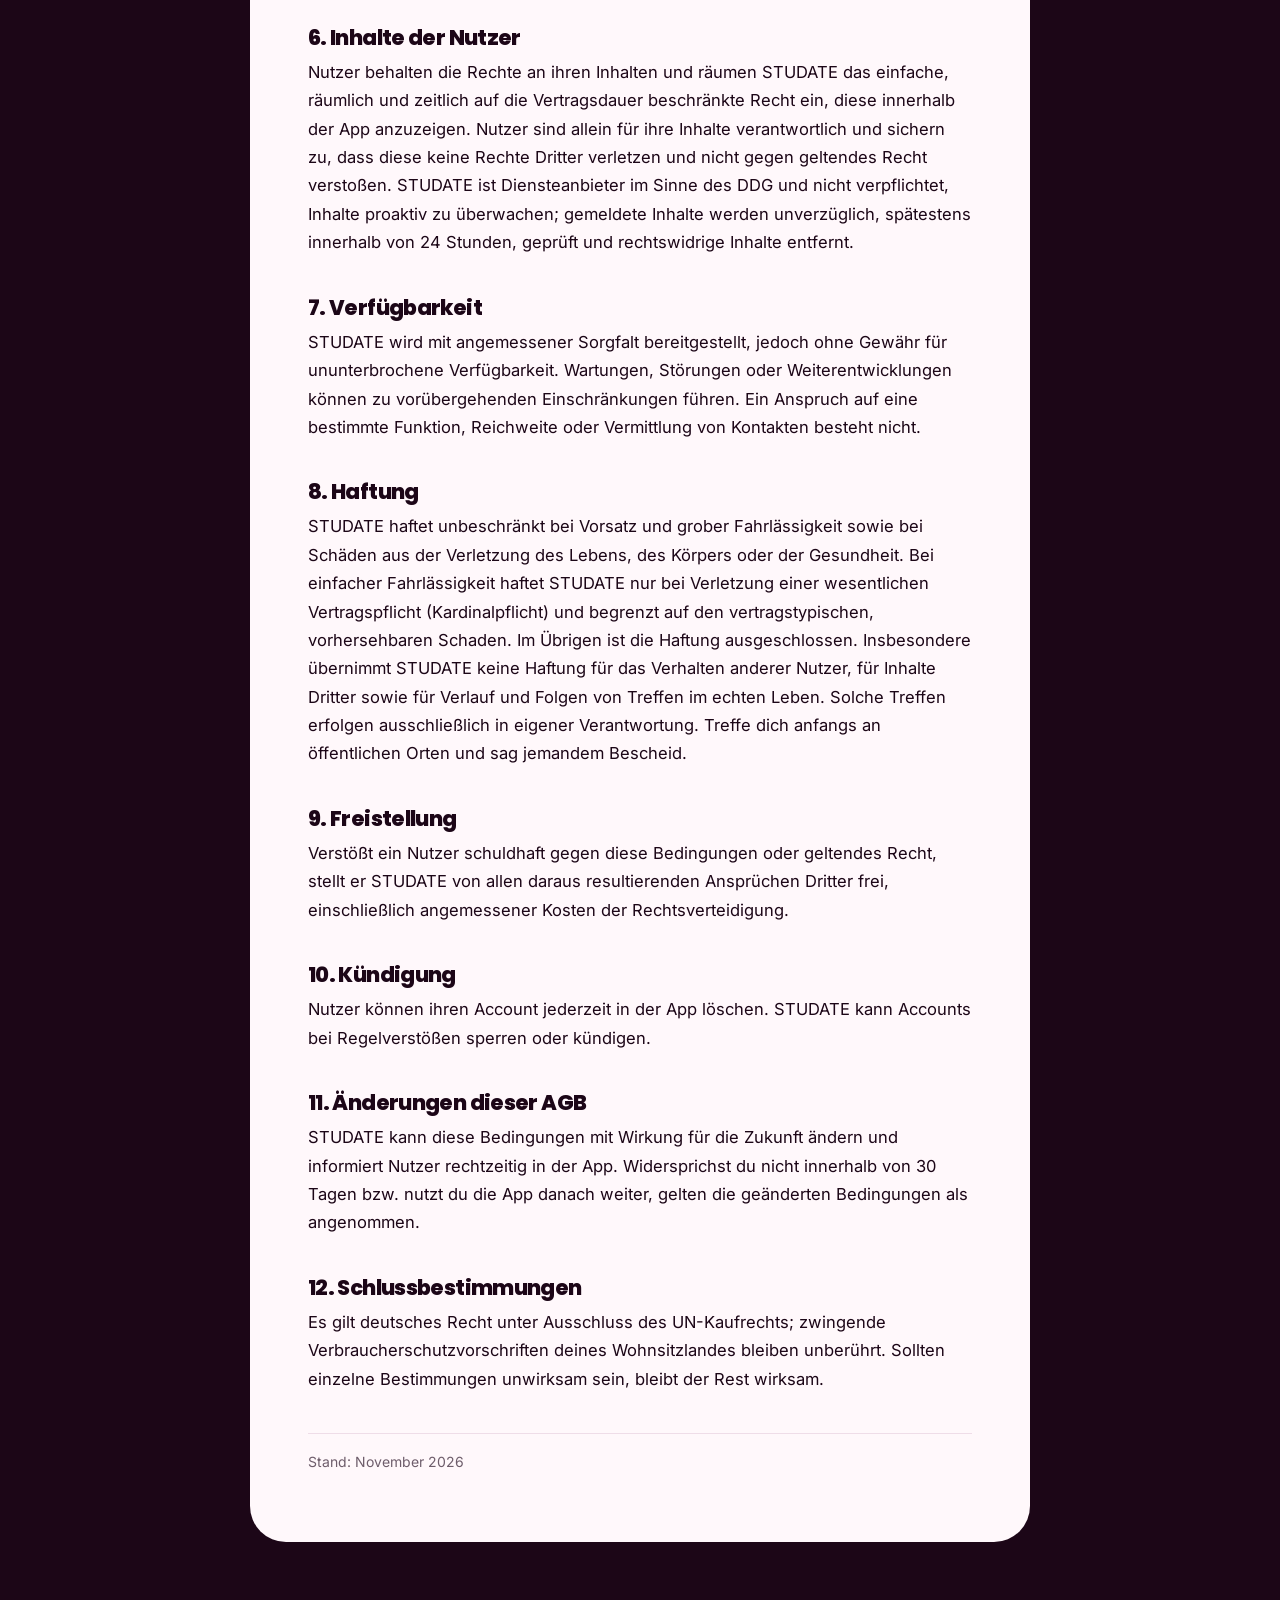
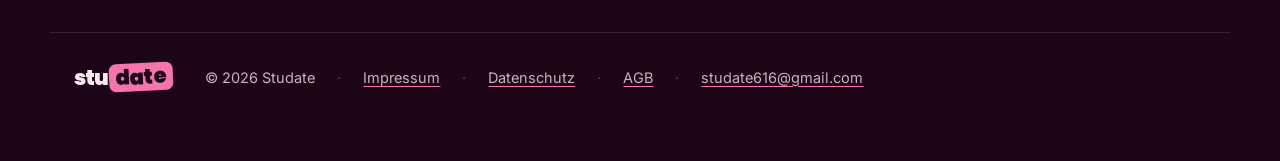
==== commit b9245ba7: "Website neu: dunkler Auftritt im App-Look, Stapel, Meet und Mensa, drei Modi, Fragen, Rechtsseiten i" ====
--- a/agb.html
+++ b/agb.html
@@ -3,87 +3,12 @@
 <head>
 <meta charset="utf-8">
 <meta name="viewport" content="width=device-width, initial-scale=1">
-<title>AGB — STUDATE</title>
-<meta name="description" content="STUDATE — die Connect- und Meet-App für Studierende. Nur echte Studis, geprüft per Studiennachweis.">
-<style>
-  :root{
-    --paper:#FFFFFF; --ink:#1C0617; --ink-soft:#6E5D6B; --line:#EFE3EC;
-    --pink:#F0B1DE; --pink-soft:#F9E3F1; --marker:#FFDE59;
-    --lime-soft:#EFFBD2; --butter-soft:#FAEFCE; --sage-soft:#E8EEE4;
-    --band:#1C0617; --band-text:#F7ECF4;
-    color-scheme:light dark;
-  }
-  @media (prefers-color-scheme:dark){:root{
-    --paper:#140410; --ink:#F7ECF4; --ink-soft:#BFA9B9; --line:#2C1524;
-    --pink-soft:#301226; --lime-soft:#222B14; --butter-soft:#2E2712; --sage-soft:#1F2A1F;
-    --band:#0D020A; --band-text:#F7ECF4;
-  }}
-  :root[data-theme=light]{
-    --paper:#FFFFFF; --ink:#1C0617; --ink-soft:#6E5D6B; --line:#EFE3EC;
-    --pink-soft:#F9E3F1; --lime-soft:#EFFBD2; --butter-soft:#FAEFCE; --sage-soft:#E8EEE4;
-    --band:#1C0617; --band-text:#F7ECF4;
-  }
-  :root[data-theme=dark]{
-    --paper:#140410; --ink:#F7ECF4; --ink-soft:#BFA9B9; --line:#2C1524;
-    --pink-soft:#301226; --lime-soft:#222B14; --butter-soft:#2E2712; --sage-soft:#1F2A1F;
-    --band:#0D020A; --band-text:#F7ECF4;
-  }
-  *{box-sizing:border-box}
-  html{-webkit-text-size-adjust:100%}
-  body{margin:0;background:var(--paper);color:var(--ink);
-    font-family:-apple-system,BlinkMacSystemFont,'Segoe UI',Roboto,Helvetica,Arial,sans-serif;
-    line-height:1.65;-webkit-font-smoothing:antialiased}
-  .wrap{max-width:1080px;margin:0 auto;padding:0 22px}
-  a{color:inherit}
-  a:focus-visible,button:focus-visible{outline:3px solid var(--pink);outline-offset:2px;border-radius:4px}
-  header.nav{display:flex;align-items:center;justify-content:space-between;gap:16px 24px;
-    flex-wrap:wrap;padding:22px 22px 18px;border-bottom:1px solid var(--line)}
-  .wordmark{font-size:24px;font-weight:800;letter-spacing:-.5px;text-decoration:none;color:var(--ink)}
-  .wordmark em{font-style:normal;background:var(--pink);color:#1C0617;padding:0 4px;border-radius:5px}
-  header.nav .links{display:flex;gap:20px;flex-wrap:wrap;font-size:15px;font-weight:600}
-  header.nav .links a{color:var(--ink-soft);text-decoration:none}
-  header.nav .links a:hover,header.nav .links a[aria-current=page]{color:var(--ink)}
-  footer.site{margin-top:8px;border-top:1px solid var(--line);
-    padding:26px 22px 64px;color:var(--ink-soft);font-size:14px;
-    display:flex;flex-wrap:wrap;gap:8px 22px;align-items:center}
-  footer.site a{text-decoration-color:var(--pink);text-underline-offset:3px}
-  footer.site .sep{opacity:.4}
-  main.doc{max-width:720px;margin:0 auto;padding:44px 22px 84px}
-  .doc h1{font-size:clamp(28px,4vw,36px);font-weight:800;letter-spacing:-.03em;margin:0 0 6px;text-wrap:balance}
-  .doc .rule{width:56px;height:5px;background:var(--marker);border-radius:3px;margin:14px 0 30px}
-  .doc h2{font-size:19px;font-weight:800;letter-spacing:-.01em;margin:36px 0 8px}
-  .doc p,.doc li{font-size:16.5px;line-height:1.72}
-  .doc p{margin:0 0 14px}
-  .doc .addr{background:var(--pink-soft);border-radius:16px;padding:18px 20px;margin:0 0 8px;line-height:1.7}
-  .doc ul{margin:0 0 14px;padding-left:22px}
-  .doc li{margin:0 0 7px}
-  .doc a{color:var(--ink);text-decoration-color:var(--pink);text-underline-offset:3px}
-  .doc .updated{margin-top:40px;padding-top:16px;border-top:1px solid var(--line);
-    color:var(--ink-soft);font-size:14px}
-  .doc .note{color:var(--ink-soft);font-size:14.5px}
-
-  /* ---- Handy-Feinschliff (<=560px) ----
-     Getestet auf 375x812 (iPhone). Ziel: nichts klebt am Rand, Schrift
-     bleibt lesbar statt riesig, Tap-Flaechen gross genug (>=44px). */
-  @media (max-width:560px){
-    .wrap{padding:0 18px}
-    header.nav{padding:16px 18px 14px;gap:10px 16px}
-    .wordmark{font-size:21px}
-    header.nav .links{gap:14px;font-size:14.5px;width:100%}
-    header.nav .links a{padding:6px 0;display:inline-block}
-    footer.site{padding:22px 18px 44px;font-size:13.5px;gap:6px 14px}
-  }
-
-  @media (max-width:560px){
-    main.doc{padding:28px 18px 60px}
-    .doc h1{font-size:clamp(25px,7.4vw,32px)}
-    .doc .rule{margin:12px 0 24px}
-    .doc h2{font-size:17.5px;margin:28px 0 7px}
-    .doc p,.doc li{font-size:16px;line-height:1.68}
-    .doc .addr{padding:15px 16px;border-radius:13px}
-    .doc ul{padding-left:19px}
-  }
-</style>
+<title>AGB · STUDATE</title>
+<meta name="description" content="STUDATE ist die App für Studis: Lernpartner, Ausgehen und neue Leute an deiner Hochschule.">
+<meta name="theme-color" content="#1C0617">
+<link rel="icon" type="image/png" href="assets/favicon.png">
+<link rel="apple-touch-icon" href="assets/apple-touch-icon.png">
+<link rel="stylesheet" href="assets/site.css">
 </head>
 <body>
   <header class="nav wrap">
@@ -101,7 +26,7 @@
     <h2>1. Geltungsbereich</h2>
     <p>Diese AGB gelten für die Nutzung der App STUDATE, angeboten von Studate („STUDATE“, „wir“). Kontakt: <a href="mailto:studate616@gmail.com">studate616@gmail.com</a></p>
     <h2>2. Leistungsbeschreibung</h2>
-    <p>STUDATE vermittelt Kontakte zwischen Studierenden (Lernpartner, Meetups, Community-Feed). Ein Anspruch auf Vermittlung von Kontakten oder Matches besteht nicht.</p>
+    <p>STUDATE vermittelt Kontakte zwischen Studierenden, zum Beispiel Lernpartner. Ein Anspruch auf Vermittlung von Kontakten oder Matches besteht nicht.</p>
     <h2>3. Nutzungsvoraussetzungen</h2>
     <p>Die Nutzung setzt ein Mindestalter von 16 Jahren und den Status als Studierende:r oder Studieninteressierte:r voraus. Pro Person ist ein Account erlaubt.</p>
     <h2>4. Pflichten der Nutzer</h2>
@@ -109,7 +34,7 @@
     <h2>5. Abos &amp; Käufe (studate∞, Textmarker)</h2>
     <p>studate∞ ist ein optionales Angebot, abgerechnet über den App Store. Es gibt studate∞ als Abo mit automatischer Verlängerung und einer Laufzeit von 1 Woche, 1 Monat, 3 Monaten, 6 Monaten oder 1 Jahr sowie als Einmalkauf „Ganzes Studium“ über 3 Jahre. Alle Varianten schalten dieselben Vorteile frei; die Preise werden vor dem Kauf in der App angezeigt. Früher abgeschlossene Abos (studate+ sowie andere Laufzeiten) laufen zu ihren Bedingungen weiter und schalten dieselben Vorteile frei wie studate∞. Ein Abo verlängert sich automatisch zum selben Preis und für die gleiche Laufzeit, wenn es nicht mindestens 24 Stunden vor Ablauf über die Apple-Abos in den App-Store-Einstellungen gekündigt wird. Bei einem Einführungsangebot gilt der Angebotspreis nur für die vor dem Kauf genannte Zahl an Monaten, danach verlängert sich das Abo zum regulären Preis. „Ganzes Studium“ wird einmalig bezahlt und läuft 36 Monate ab dem Kauf, unabhängig davon, wie lange dein Studium tatsächlich dauert. Es verlängert sich nicht und endet danach von selbst, eine Kündigung ist nicht nötig. Textmarker sind Einmalkäufe (Verbrauchsgüter); in studate∞ sind zusätzlich jeden Monat Textmarker enthalten. Auch mit studate∞ gelten faire Nutzungsgrenzen pro Tag (Pings und Wegdrücken, Zurückholen). Sie liegen deutlich über denen ohne Abo und können angepasst werden. Das gesetzliche Widerrufsrecht bleibt unberührt.</p>
     <h2>5a. Sicherheitsmaßnahmen</h2>
-    <p>Zum Schutz der Community gelten technische Maßnahmen, u. a. eine vom Host wählbare Höchstzahl pro Meetup samt der Möglichkeit, Teilnehmende zu entfernen, die freiwillige Studi-Verifizierung mit Haken und automatische Inhaltsprüfung. Details: Einstellungen → Sicherheit bei STUDATE.</p>
+    <p>Zum Schutz der Community gelten technische Maßnahmen, u. a. die freiwillige Studi-Verifizierung mit Haken und automatische Inhaltsprüfung. Details: Einstellungen → Sicherheit bei STUDATE.</p>
     <h2>6. Inhalte der Nutzer</h2>
     <p>Nutzer behalten die Rechte an ihren Inhalten und räumen STUDATE das einfache, räumlich und zeitlich auf die Vertragsdauer beschränkte Recht ein, diese innerhalb der App anzuzeigen. Nutzer sind allein für ihre Inhalte verantwortlich und sichern zu, dass diese keine Rechte Dritter verletzen und nicht gegen geltendes Recht verstoßen. STUDATE ist Diensteanbieter im Sinne des DDG und nicht verpflichtet, Inhalte proaktiv zu überwachen; gemeldete Inhalte werden unverzüglich, spätestens innerhalb von 24 Stunden, geprüft und rechtswidrige Inhalte entfernt.</p>
     <h2>7. Verfügbarkeit</h2>
@@ -128,6 +53,7 @@
   </main>
 
   <footer class="site wrap">
+    <a class="wordmark" href="index.html" aria-label="STUDATE Startseite">stu<em>date</em></a>
     <span>© 2026 Studate</span>
     <span class="sep">·</span><a href="impressum.html">Impressum</a>
     <span class="sep">·</span><a href="datenschutz.html">Datenschutz</a>
--- a/assets/site.css
+++ b/assets/site.css
@@ -0,0 +1,257 @@
+/* STUDATE Website, Stand 24.11.2026. Farben und Schriften wie in der App (src/constants/theme.ts). */
+@font-face{font-family:'Poppins';font-weight:900;font-style:normal;font-display:swap;src:url('fonts/Poppins_900Black.woff2') format('woff2')}
+@font-face{font-family:'Poppins';font-weight:800;font-style:normal;font-display:swap;src:url('fonts/Poppins_800ExtraBold.woff2') format('woff2')}
+@font-face{font-family:'Inter';font-weight:400;font-style:normal;font-display:swap;src:url('fonts/Inter_400Regular.woff2') format('woff2')}
+@font-face{font-family:'Inter';font-weight:600;font-style:normal;font-display:swap;src:url('fonts/Inter_600SemiBold.woff2') format('woff2')}
+@font-face{font-family:'Inter';font-weight:700;font-style:normal;font-display:swap;src:url('fonts/Inter_700Bold.woff2') format('woff2')}
+
+:root{
+  --pink:#F573AF; --pink-soft:#FDE6F1; --pink-dunkel:#F9E9EC; --plum:#1C0617; --plum-2:#2A0B22; --plum-3:#3A1430;
+  --lime:#D0F578; --butter:#F2C94C; --gelb:#FFEA00; --marker:#BF2A70;
+  --text:#F9E9EC; --text-leise:#C9B2C2; --linie:rgba(249,233,236,.12);
+  --kopf:'Poppins',-apple-system,BlinkMacSystemFont,'Segoe UI',Helvetica,Arial,sans-serif;
+  --lauf:'Inter',-apple-system,BlinkMacSystemFont,'Segoe UI',Roboto,Helvetica,Arial,sans-serif;
+  color-scheme:dark;
+}
+*{box-sizing:border-box}
+html{-webkit-text-size-adjust:100%;scroll-behavior:smooth;scroll-padding-top:84px}
+body{margin:0;background:var(--plum);color:var(--text);font-family:var(--lauf);font-size:17px;line-height:1.6;
+  -webkit-font-smoothing:antialiased;overflow-x:hidden}
+img{max-width:100%}
+a{color:inherit}
+a:focus-visible,button:focus-visible,summary:focus-visible{outline:3px solid var(--gelb);outline-offset:3px;border-radius:6px}
+.wrap{max-width:1180px;margin:0 auto;padding:0 24px}
+
+/* Wortmarke: „stu“ + leicht gedrehter pinker Block „date“ */
+.wordmark{font-family:var(--kopf);font-weight:900;font-size:26px;letter-spacing:-.045em;text-decoration:none;color:var(--text);
+  display:inline-flex;align-items:center;gap:1px;line-height:1}
+.wordmark em{font-style:normal;background:var(--pink);color:var(--plum);padding:3px 7px 4px;border-radius:7px;
+  transform:rotate(-3deg);display:inline-block}
+
+/* Kopfleiste */
+header.nav{position:sticky;top:0;z-index:50;background:rgba(28,6,23,.78);
+  -webkit-backdrop-filter:saturate(1.4) blur(18px);backdrop-filter:saturate(1.4) blur(18px);border-bottom:1px solid var(--linie)}
+header.nav .innen,header.nav.wrap{display:flex;align-items:center;justify-content:space-between;gap:14px 26px}
+header.nav .innen{max-width:1180px;margin:0 auto;padding:14px 24px}
+header.nav.wrap{max-width:none;padding:14px max(24px,calc((100vw - 1132px)/2));flex-wrap:wrap}
+header.nav .links{display:flex;gap:24px;flex-wrap:wrap;font-size:15px;font-weight:600;align-items:center}
+header.nav .links a{color:var(--text-leise);text-decoration:none;padding:6px 0}
+header.nav .links a:hover,header.nav .links a[aria-current=page]{color:var(--text)}
+.knopf{display:inline-flex;align-items:center;gap:10px;background:var(--pink);color:var(--plum);font-family:var(--lauf);
+  font-weight:700;font-size:17px;padding:15px 26px;border-radius:999px;text-decoration:none;
+  box-shadow:0 10px 34px rgba(245,115,175,.35);transition:transform .18s ease,box-shadow .18s ease}
+.knopf:hover{transform:translateY(-2px);box-shadow:0 16px 40px rgba(245,115,175,.45)}
+.knopf svg{width:17px;height:21px;fill:currentColor;flex:none;margin-top:-3px}
+.knopf.klein{font-size:14.5px;padding:10px 18px;box-shadow:none}
+.knopf.klein svg{width:13px;height:16px;margin-top:-2px}
+.knopf.dunkel{background:var(--plum);color:var(--pink-dunkel);box-shadow:0 12px 36px rgba(28,6,23,.35)}
+header.nav .links a.knopf{color:var(--plum);padding:10px 18px}
+
+/* Überschriften */
+h1,h2,h3{font-family:var(--kopf);font-weight:900;letter-spacing:-.045em;line-height:1.02;margin:0;text-wrap:balance}
+.block{display:inline-block;white-space:nowrap;background:var(--pink);color:var(--plum);padding:0 .16em .04em;border-radius:.16em;transform:rotate(-1.6deg)}
+.auge{font-size:12.5px;font-weight:700;letter-spacing:.12em;text-transform:uppercase;color:var(--pink);margin:0 0 18px}
+
+/* Start */
+.hero{position:relative;padding:70px 0 40px;overflow-x:clip}
+.hero::before{content:'';position:absolute;inset:-10% -20% 0;pointer-events:none;
+  background:radial-gradient(760px 620px at 76% 44%,rgba(245,115,175,.42),transparent 68%),
+             radial-gradient(520px 420px at 4% 70%,rgba(245,115,175,.14),transparent 70%);
+  -webkit-mask-image:linear-gradient(#000 72%,transparent);mask-image:linear-gradient(#000 72%,transparent)}
+.korn{position:absolute;inset:0;pointer-events:none;opacity:.07;-webkit-mask-image:linear-gradient(#000 60%,transparent);mask-image:linear-gradient(#000 60%,transparent);
+  background-image:radial-gradient(rgba(255,255,255,.9) 1px,transparent 1.5px);background-size:9px 9px}
+.hero .innen{position:relative;display:grid;grid-template-columns:1.08fr .92fr;gap:40px;align-items:center}
+.hero h1{font-size:clamp(42px,5.6vw,78px);margin:0 0 26px}
+.hero h1 .block{margin-top:.06em}
+.lede{font-size:clamp(17px,1.5vw,20px);color:var(--text-leise);max-width:31em;margin:0 0 32px}
+.lede b{color:var(--text);font-weight:600}
+.cta{display:flex;align-items:center;gap:16px 20px;flex-wrap:wrap}
+.cta small{font-size:14px;color:var(--text-leise)}
+
+/* Handy */
+.tel{--w:min(290px,66vw);position:relative;width:var(--w);flex:none;border:calc(var(--w)*.032) solid #0B0208;
+  border-radius:calc(var(--w)*.17);overflow:hidden;background:#0B0208;
+  box-shadow:0 40px 90px rgba(11,2,8,.55),0 0 0 1.5px rgba(249,233,236,.16)}
+.tel img{display:block;width:100%;height:auto;aspect-ratio:600/1304}
+.tel::after{content:'';position:absolute;left:50%;top:calc(var(--w)*.026);width:31%;height:calc(var(--w)*.088);
+  transform:translateX(-50%);background:#000;border-radius:999px}
+
+.trio{position:relative;height:clamp(520px,58vw,690px);display:flex;justify-content:center;align-items:center}
+.trio .tel{position:absolute}
+.trio .mitte{--w:min(300px,60vw);z-index:3}
+.trio .links-tel,.trio .rechts-tel{--w:min(250px,50vw);z-index:1;filter:brightness(.78) saturate(.95)}
+.trio .links-tel{transform:translateX(-62%) rotate(-9deg)}
+.trio .rechts-tel{transform:translateX(62%) rotate(9deg)}
+
+/* Schwebende Karten wie auf den Store-Folien */
+.chip{position:absolute;z-index:5;display:flex;align-items:center;gap:11px;background:#fff;color:var(--plum);
+  border-radius:18px;padding:11px 16px 11px 12px;font-size:13px;line-height:1.25;white-space:nowrap;
+  box-shadow:0 18px 44px rgba(11,2,8,.35)}
+.chip b{display:block;font-size:14.5px;font-weight:700}
+.chip span{opacity:.72}
+.chip i{flex:none;width:32px;height:32px;border-radius:50%;background:var(--plum);display:grid;place-items:center}
+.chip i svg{width:16px;height:16px;fill:none;stroke:var(--pink);stroke-width:2.6;stroke-linecap:round;stroke-linejoin:round}
+.chip.dunkel{background:var(--plum);color:var(--pink-dunkel)}
+.chip.dunkel i{background:var(--pink)} .chip.dunkel i svg{stroke:var(--plum)}
+.chip.pink{background:var(--pink);color:var(--plum)}
+.chip.gelb i{background:var(--gelb)} .chip.gelb i svg{stroke:var(--plum)}
+
+/* Laufband */
+.band-lauf{position:relative;background:var(--pink);color:var(--plum);overflow:hidden;transform:rotate(-1.4deg);
+  margin:34px -3vw 0;padding:15px 0;box-shadow:0 20px 60px rgba(245,115,175,.25)}
+.band-lauf .spur{display:flex;gap:0;width:max-content;animation:lauf 36s linear infinite}
+.band-lauf span{font-family:var(--kopf);font-weight:900;font-size:clamp(20px,2.6vw,30px);letter-spacing:-.04em;
+  white-space:nowrap;padding:0 22px;display:inline-flex;align-items:center;gap:44px}
+.band-lauf span::after{content:'';width:11px;height:11px;border-radius:50%;background:var(--plum)}
+@keyframes lauf{to{transform:translateX(-50%)}}
+
+/* Abschnitte */
+section.teil{padding-top:110px}
+.kopfzeile{max-width:820px;margin:0 0 44px}
+.kopfzeile h2{font-size:clamp(36px,5.2vw,64px)}
+.kopfzeile p{color:var(--text-leise);font-size:19px;margin:20px 0 0;max-width:34em}
+.kopfzeile p.auge{color:var(--pink);font-size:12.5px;margin:0 0 18px}
+
+.panel{position:relative;border-radius:44px;overflow:hidden;display:grid;grid-template-columns:1fr auto;
+  gap:40px clamp(30px,6vw,90px);align-items:center;padding:clamp(34px,5.4vw,76px);margin:0 0 26px}
+.panel.dreh{grid-template-columns:auto 1fr}
+.panel.dreh .text{order:2}
+.panel h2{font-size:clamp(33px,5vw,66px);margin:0 0 22px}
+.panel p{font-size:clamp(17px,1.45vw,19.5px);margin:0;max-width:27em}
+.panel .auge{margin-bottom:16px}
+.panel ul{list-style:none;padding:0;margin:26px 0 0;display:grid;gap:12px}
+.panel li{display:flex;gap:12px;align-items:flex-start;font-weight:600;font-size:16.5px}
+.panel li::before{content:'';flex:none;width:22px;height:22px;margin-top:2px;border-radius:50%;
+  background:currentColor;-webkit-mask:var(--haken) center/contain no-repeat;mask:var(--haken) center/contain no-repeat}
+:root{--haken:url("data:image/svg+xml,%3Csvg xmlns='http://www.w3.org/2000/svg' viewBox='0 0 24 24'%3E%3Cpath fill-rule='evenodd' d='M12 1a11 11 0 1 0 0 22 11 11 0 0 0 0-22zm5.3 8.2-6.1 6.6a1.2 1.2 0 0 1-1.7 0l-2.8-2.9 1.7-1.7 1.9 2 5.3-5.6z'/%3E%3C/svg%3E")}
+.panel.pink{background:radial-gradient(700px 520px at 82% 30%,#FA9CC9,transparent 70%),var(--pink);color:var(--plum)}
+.panel.pink .auge{color:var(--plum);opacity:.7}
+.panel.pink .block{background:var(--plum);color:var(--pink)}
+.panel.rosa{background:radial-gradient(640px 520px at 80% 40%,#F9B7D7,transparent 72%),var(--pink-soft);color:var(--plum)}
+.panel.rosa .auge{color:var(--marker)}
+.panel.dunkel{background:radial-gradient(640px 520px at 78% 36%,rgba(245,115,175,.5),transparent 72%),var(--plum-2);
+  box-shadow:inset 0 0 0 1px rgba(245,115,175,.2)}
+.panel.dunkel p{color:var(--text-leise)}
+.panel.dreh.dunkel{background:radial-gradient(640px 520px at 22% 36%,rgba(245,115,175,.5),transparent 72%),var(--plum-2)}
+.panel.dreh.rosa{background:radial-gradient(640px 520px at 20% 40%,#F9B7D7,transparent 72%),var(--pink-soft)}
+.telwrap{position:relative;justify-self:center;padding:0 clamp(0px,3vw,46px)}
+.blase{position:absolute;z-index:5;max-width:230px;padding:13px 17px;border-radius:20px;font-size:14.5px;font-weight:600;
+  line-height:1.3;box-shadow:0 18px 44px rgba(11,2,8,.4)}
+.blase.a{background:#fff;color:var(--plum);border-bottom-left-radius:6px}
+.blase.b{background:var(--pink);color:var(--plum);border-bottom-right-radius:6px}
+
+/* Drei Modi */
+.modi{display:grid;grid-template-columns:repeat(3,1fr);gap:20px}
+.modus{border-radius:32px;padding:30px 28px 34px;color:var(--plum);transition:transform .25s ease}
+.modus:hover{transform:translateY(-6px) rotate(-.6deg)}
+.modus h3{font-size:36px;margin:0 0 14px;display:flex;align-items:center;gap:2px}
+.modus h3 em{font-style:normal;background:var(--plum);color:#fff;padding:1px 9px 4px;border-radius:9px;transform:rotate(-2.4deg);display:inline-block}
+.modus p{margin:0;font-size:16.5px;opacity:.86}
+.modus.eins{background:var(--pink)} .modus.zwei{background:var(--pink-soft)} .modus.drei{background:var(--lime)}
+.modus.zwei h3 em{background:var(--pink);color:var(--plum)}
+
+/* Sicherheit */
+.punkte{display:grid;grid-template-columns:repeat(2,1fr);gap:16px;margin:30px 0 0}
+.punkt{background:rgba(28,6,23,.09);border-radius:22px;padding:20px 20px 22px}
+.punkt b{display:block;font-family:var(--kopf);font-weight:800;font-size:19px;letter-spacing:-.03em;margin:0 0 6px}
+.punkt span{font-size:15.5px;line-height:1.5;display:block;opacity:.86}
+
+/* Schritte */
+.schritte{display:grid;grid-template-columns:repeat(3,1fr);gap:20px;counter-reset:s}
+.schritt{border-radius:30px;padding:28px 26px 30px;background:var(--plum-2);box-shadow:inset 0 0 0 1px var(--linie);counter-increment:s}
+.schritt::before{content:counter(s);font-family:var(--kopf);font-weight:900;font-size:22px;width:46px;height:46px;border-radius:14px;
+  background:var(--pink);color:var(--plum);display:grid;place-items:center;transform:rotate(-4deg);margin:0 0 20px}
+.schritt h3{font-size:24px;font-weight:800;letter-spacing:-.03em;margin:0 0 8px}
+.schritt p{margin:0;color:var(--text-leise);font-size:16px}
+
+/* Fragen */
+.fragen{max-width:860px;display:grid;gap:12px}
+.fragen details{background:var(--plum-2);border-radius:22px;box-shadow:inset 0 0 0 1px var(--linie)}
+.fragen summary{list-style:none;cursor:pointer;padding:20px 58px 20px 24px;font-weight:700;font-size:18px;position:relative}
+.fragen summary::-webkit-details-marker{display:none}
+.fragen summary::after{content:'';position:absolute;right:22px;top:50%;width:14px;height:14px;margin-top:-10px;
+  border-right:3px solid var(--pink);border-bottom:3px solid var(--pink);transform:rotate(45deg);transition:transform .2s ease}
+.fragen details[open] summary::after{transform:rotate(-135deg);margin-top:-3px}
+.fragen details p{margin:0;padding:0 24px 22px;color:var(--text-leise);max-width:40em}
+.fragen a{text-decoration-color:var(--pink);text-underline-offset:3px}
+
+/* Schluss */
+.schluss{position:relative;border-radius:44px;overflow:hidden;text-align:center;color:var(--plum);
+  background:radial-gradient(620px 420px at 50% 0%,#FBA8D0,transparent 70%),var(--pink);padding:clamp(54px,8vw,110px) 26px}
+.schluss>*:not(.korn){position:relative}
+.schluss h2{font-size:clamp(42px,7vw,92px);margin:0 0 22px}
+.schluss .block{background:var(--plum);color:var(--pink)}
+.schluss p{font-size:19px;margin:0 auto 34px;max-width:28em;font-weight:500}
+.schluss small{display:block;margin-top:16px;font-size:14px;opacity:.75}
+
+footer.site{margin-top:90px;border-top:1px solid var(--linie);padding:30px 24px 70px;color:var(--text-leise);font-size:14.5px;
+  display:flex;flex-wrap:wrap;gap:8px 22px;align-items:center}
+footer.site a{text-decoration-color:var(--pink);text-underline-offset:3px}
+footer.site .sep{opacity:.35}
+footer.site .wordmark{font-size:21px;margin-right:10px}
+
+/* Einblenden beim Scrollen. Ohne JavaScript bleibt alles sichtbar. */
+@media (prefers-reduced-motion:no-preference){
+  .js .zeig{opacity:0;transform:translateY(26px);transition:opacity .7s cubic-bezier(.2,.7,.2,1),transform .7s cubic-bezier(.2,.7,.2,1)}
+  .js .zeig.da{opacity:1;transform:none}
+  .trio .mitte{animation:schweb 7s ease-in-out infinite}
+  @keyframes schweb{50%{translate:0 -10px}}
+  .chip,.blase{animation:schweb 6s ease-in-out infinite}
+  .chip:nth-of-type(even),.blase.b{animation-delay:-3s}
+}
+@media (prefers-reduced-motion:reduce){.band-lauf .spur{animation:none}html{scroll-behavior:auto}}
+
+/* Rechtsseiten: helles Blatt auf dunklem Grund */
+main.doc{max-width:780px;margin:44px auto 0;padding:46px clamp(22px,5vw,58px) 54px;background:#FFF8FB;color:var(--plum);border-radius:36px;
+  --ink:#1C0617;--ink-soft:#6E5D6B;--line:#EFDDE8}
+.doc h1{font-size:clamp(34px,5vw,50px);margin:0 0 6px}
+.doc .rule{width:64px;height:7px;background:var(--pink);border-radius:4px;margin:16px 0 32px;transform:rotate(-2deg)}
+.doc h2{font-family:var(--kopf);font-weight:800;font-size:21px;letter-spacing:-.03em;line-height:1.2;margin:38px 0 8px}
+.doc p,.doc li{font-size:16.5px;line-height:1.72}
+.doc p{margin:0 0 14px}
+.doc .addr,.doc .hinweis{background:var(--pink-soft);border-radius:18px;padding:18px 20px;margin:0 0 14px;line-height:1.7}
+.doc .hinweis p{margin:0 0 8px} .doc .hinweis p:last-child{margin:0}
+.doc ul{margin:0 0 14px;padding-left:22px}
+.doc li{margin:0 0 7px}
+.doc a{color:var(--ink);text-decoration-color:var(--pink);text-decoration-thickness:2px;text-underline-offset:3px}
+.doc .updated{margin-top:40px;padding-top:16px;border-top:1px solid var(--line);color:var(--ink-soft);font-size:14px}
+.doc .note{color:var(--ink-soft);font-size:14.5px}
+
+@media (max-width:900px){
+  .hero{padding:38px 0 20px}
+  .hero .innen{grid-template-columns:1fr;gap:26px}
+  .trio{height:clamp(470px,118vw,640px)}
+  .panel,.panel.dreh{grid-template-columns:1fr;border-radius:32px}
+  .panel.dreh .text{order:0}
+  .panel .telwrap{margin-top:8px}
+  .modi,.schritte{grid-template-columns:1fr}
+  section.teil{padding-top:72px}
+  .kopfzeile{margin-bottom:30px}
+  .schluss{border-radius:32px}
+  .nur-breit{display:none !important}
+}
+@media (max-width:560px){
+  body{font-size:16.5px}
+  .wrap{padding:0 16px}
+  header.nav .innen{padding:11px 16px}
+  header.nav.wrap{padding:11px 16px}
+  header.nav.wrap .links{gap:16px;font-size:14.5px;width:100%}
+  .wordmark{font-size:23px}
+  .hero h1{margin-bottom:18px}
+  .knopf{font-size:16.5px;padding:15px 22px}
+  .cta .knopf{width:100%;justify-content:center}
+  .cta small{width:100%;text-align:center}
+  .band-lauf{margin-top:20px;padding:12px 0}
+  .panel{padding:30px 22px 34px}
+  .punkte{grid-template-columns:1fr}
+  .chip{font-size:12px;padding:9px 13px 9px 10px;border-radius:15px}
+  .chip b{font-size:13px}
+  .chip i{width:27px;height:27px}
+  .blase{font-size:13px;max-width:180px;padding:10px 13px}
+  .modus h3{font-size:32px}
+  .fragen summary{font-size:16.5px;padding:17px 50px 17px 18px}
+  .fragen details p{padding:0 18px 18px}
+  main.doc{margin:18px 12px 0;border-radius:26px;padding:30px 20px 38px}
+  .doc p,.doc li{font-size:16px;line-height:1.68}
+  footer.site{margin-top:60px;padding:24px 16px 48px;font-size:13.5px;gap:6px 14px}
+}
